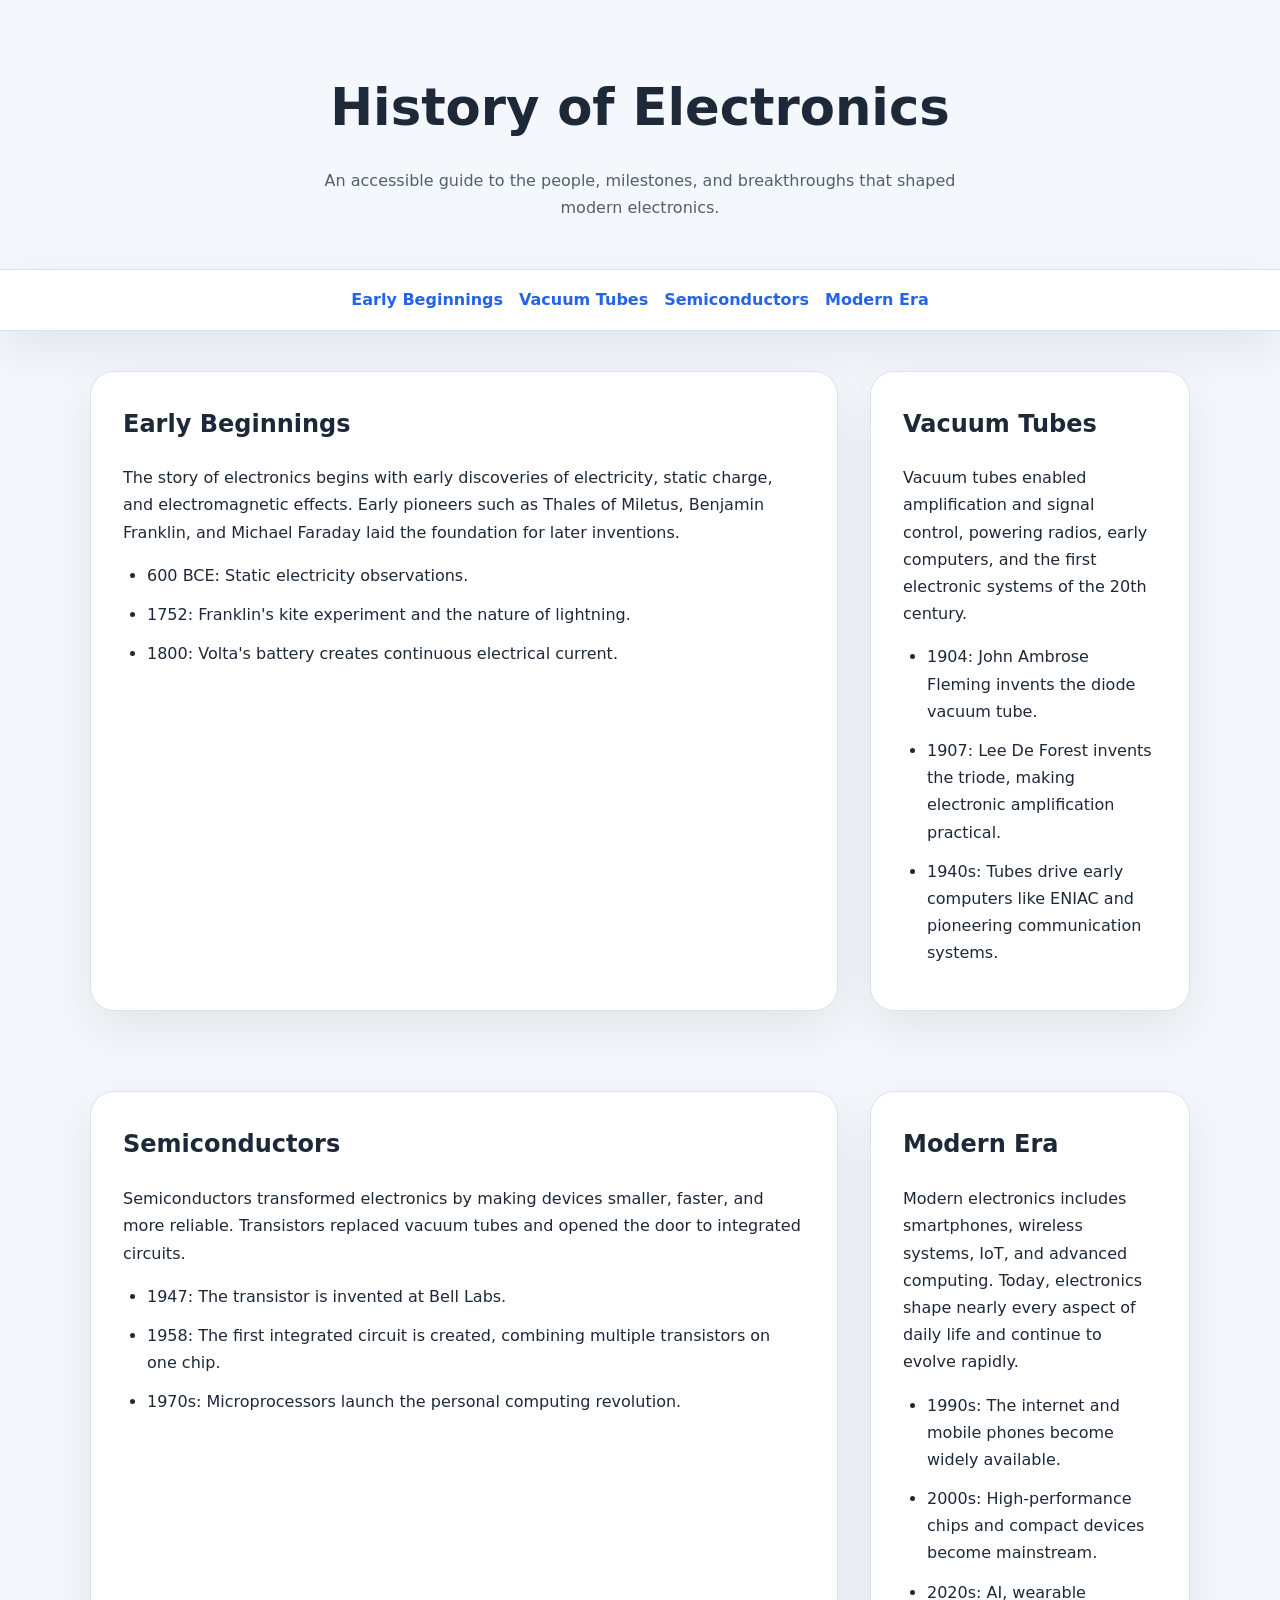
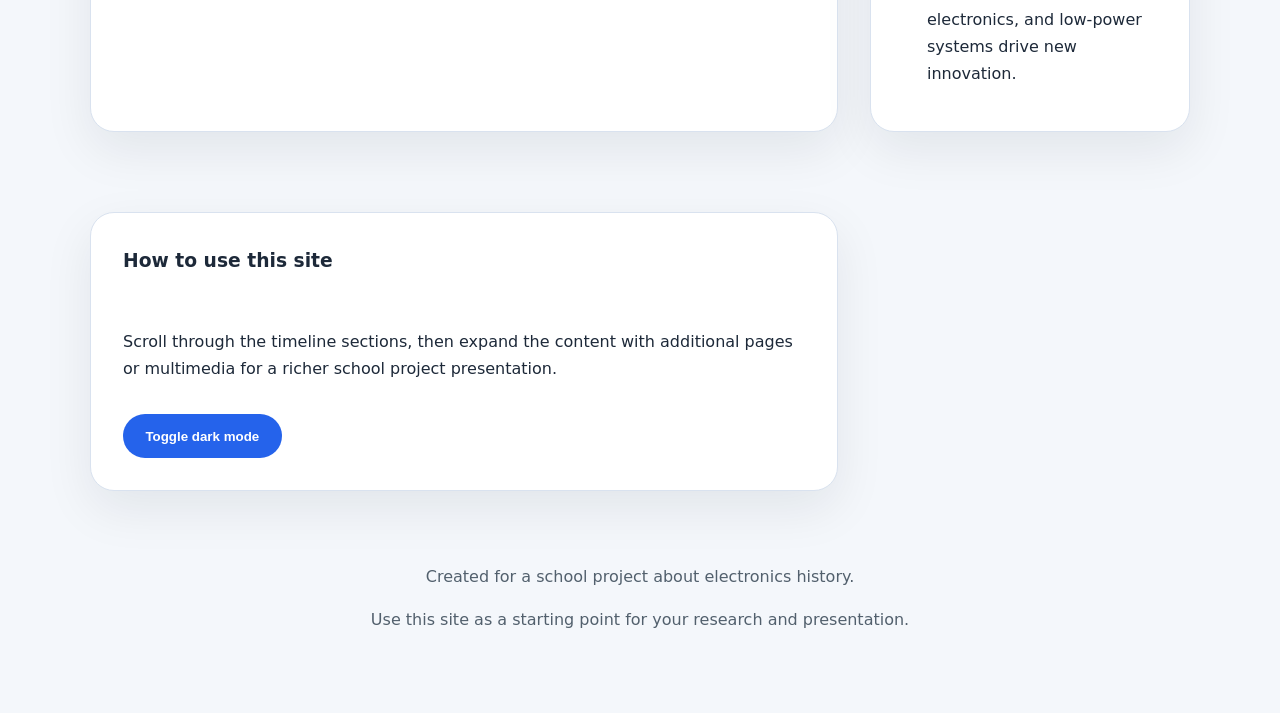
==== index.html @ 5356d18e "added a new index.html file, a script.js file, and a styles.css file to the project. Also made modif" ====
<!DOCTYPE html>
<html lang="en">
<head>
  <meta charset="UTF-8" />
  <meta name="viewport" content="width=device-width, initial-scale=1.0" />
  <title>History of Electronics</title>
  <link rel="stylesheet" href="styles.css" />
</head>
<body>
  <header class="site-header">
    <div class="container">
      <h1>History of Electronics</h1>
      <p>An accessible guide to the people, milestones, and breakthroughs that shaped modern electronics.</p>
    </div>
  </header>

  <nav class="site-nav">
    <div class="container">
      <a href="#ancient">Early Beginnings</a>
      <a href="#vacuum-tubes">Vacuum Tubes</a>
      <a href="#semiconductors">Semiconductors</a>
      <a href="#modern">Modern Era</a>
    </div>
  </nav>

  <main class="container">
    <section id="ancient" class="section-card">
      <h2>Early Beginnings</h2>
      <p>The story of electronics begins with early discoveries of electricity, static charge, and electromagnetic effects. Early pioneers such as Thales of Miletus, Benjamin Franklin, and Michael Faraday laid the foundation for later inventions.</p>
      <ul>
        <li>600 BCE: Static electricity observations.</li>
        <li>1752: Franklin's kite experiment and the nature of lightning.</li>
        <li>1800: Volta's battery creates continuous electrical current.</li>
      </ul>
    </section>

    <section id="vacuum-tubes" class="section-card">
      <h2>Vacuum Tubes</h2>
      <p>Vacuum tubes enabled amplification and signal control, powering radios, early computers, and the first electronic systems of the 20th century.</p>
      <ul>
        <li>1904: John Ambrose Fleming invents the diode vacuum tube.</li>
        <li>1907: Lee De Forest invents the triode, making electronic amplification practical.</li>
        <li>1940s: Tubes drive early computers like ENIAC and pioneering communication systems.</li>
      </ul>
    </section>

    <section id="semiconductors" class="section-card">
      <h2>Semiconductors</h2>
      <p>Semiconductors transformed electronics by making devices smaller, faster, and more reliable. Transistors replaced vacuum tubes and opened the door to integrated circuits.</p>
      <ul>
        <li>1947: The transistor is invented at Bell Labs.</li>
        <li>1958: The first integrated circuit is created, combining multiple transistors on one chip.</li>
        <li>1970s: Microprocessors launch the personal computing revolution.</li>
      </ul>
    </section>

    <section id="modern" class="section-card">
      <h2>Modern Era</h2>
      <p>Modern electronics includes smartphones, wireless systems, IoT, and advanced computing. Today, electronics shape nearly every aspect of daily life and continue to evolve rapidly.</p>
      <ul>
        <li>1990s: The internet and mobile phones become widely available.</li>
        <li>2000s: High-performance chips and compact devices become mainstream.</li>
        <li>2020s: AI, wearable electronics, and low-power systems drive new innovation.</li>
      </ul>
    </section>

    <aside class="info-block">
      <h3>How to use this site</h3>
      <p>Scroll through the timeline sections, then expand the content with additional pages or multimedia for a richer school project presentation.</p>
      <button id="themeToggle">Toggle dark mode</button>
    </aside>
  </main>

  <footer class="site-footer">
    <div class="container">
      <p>Created for a school project about electronics history.</p>
      <p>Use this site as a starting point for your research and presentation.</p>
    </div>
  </footer>

  <script src="script.js"></script>
</body>
</html>
---- styles.css ----
:root {
  --bg: #f4f7fb;
  --card: #ffffff;
  --text: #1d2939;
  --muted: #52606d;
  --accent: #2563eb;
  --border: #d9e2ef;
  --shadow: 0 18px 50px rgba(15, 23, 42, 0.08);
}

[data-theme="dark"] {
  --bg: #0f172a;
  --card: #111827;
  --text: #e2e8f0;
  --muted: #94a3b8;
  --accent: #60a5fa;
  --border: #1e293b;
  --shadow: 0 18px 50px rgba(15, 23, 42, 0.4);
}

* {
  box-sizing: border-box;
}

html {
  scroll-behavior: smooth;
}

body {
  margin: 0;
  font-family: Inter, system-ui, -apple-system, BlinkMacSystemFont, "Segoe UI", sans-serif;
  background: var(--bg);
  color: var(--text);
  line-height: 1.7;
}

.container {
  width: min(1100px, calc(100% - 2rem));
  margin: 0 auto;
}

.site-header {
  padding: 4rem 0 2rem;
  text-align: center;
}

.site-header h1 {
  margin: 0;
  font-size: clamp(2.5rem, 4vw, 4rem);
}

.site-header p {
  max-width: 680px;
  margin: 1rem auto 0;
  color: var(--muted);
}

.site-nav {
  background: var(--card);
  border-top: 1px solid var(--border);
  border-bottom: 1px solid var(--border);
  box-shadow: var(--shadow);
}

.site-nav .container {
  display: flex;
  flex-wrap: wrap;
  gap: 1rem;
  padding: 1rem 0;
  justify-content: center;
}

.site-nav a {
  color: var(--accent);
  text-decoration: none;
  font-weight: 600;
}

.section-card,
.info-block {
  background: var(--card);
  border: 1px solid var(--border);
  border-radius: 24px;
  box-shadow: var(--shadow);
  padding: 2rem;
  margin: 1.5rem 0;
}

.section-card h2,
.info-block h3 {
  margin-top: 0;
}

.section-card ul {
  margin: 1rem 0 0;
  padding-left: 1.5rem;
}

.section-card li {
  margin: 0.75rem 0;
}

.info-block {
  display: grid;
  gap: 1rem;
}

.info-block button {
  width: fit-content;
  border: none;
  background: var(--accent);
  color: white;
  padding: 0.9rem 1.4rem;
  border-radius: 999px;
  cursor: pointer;
  font-weight: 600;
}

.site-footer {
  padding: 2rem 0 3rem;
  text-align: center;
  color: var(--muted);
}

@media (min-width: 900px) {
  main {
    display: grid;
    grid-template-columns: minmax(0, 2fr) 320px;
    gap: 2rem;
  }

  .site-header,
  .site-footer,
  .site-nav {
    margin-bottom: 1rem;
  }
}

@media (max-width: 720px) {
  .site-nav .container {
    flex-direction: column;
    align-items: center;
  }
}
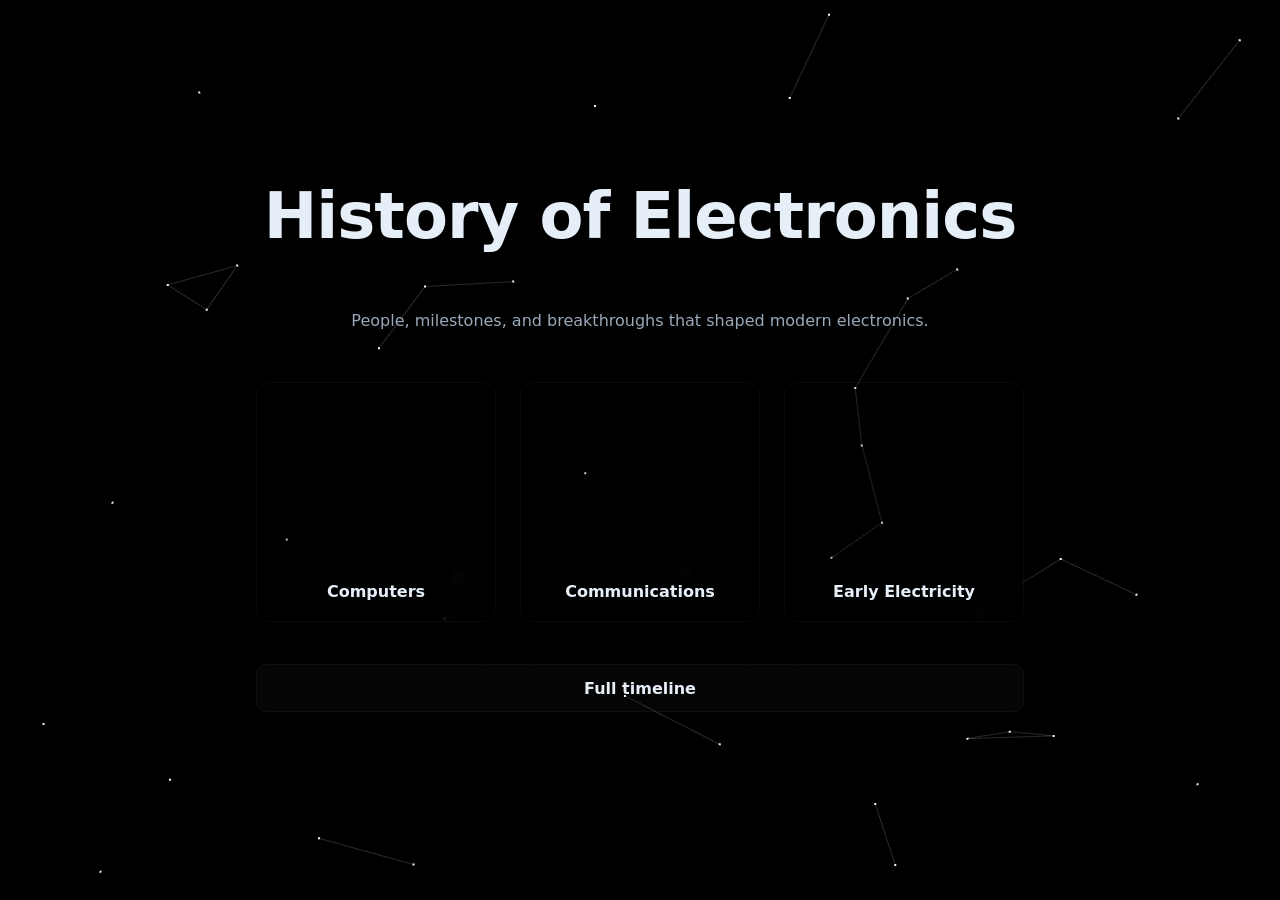
==== commit 71d3da49: "added pages for all the other parts, refined homepage." ====
--- a/index.html
+++ b/index.html
@@ -7,77 +7,41 @@
   <link rel="stylesheet" href="styles.css" />
 </head>
 <body>
-  <header class="site-header">
-    <div class="container">
+  <canvas id="space"></canvas>
+
+  <header class="hero">
+    <div class="hero-inner">
       <h1>History of Electronics</h1>
-      <p>An accessible guide to the people, milestones, and breakthroughs that shaped modern electronics.</p>
+      <p class="subtitle">People, milestones, and breakthroughs that shaped modern electronics.</p>
+
+      <section class="category-grid" aria-label="Main categories">
+        <div class="card squircle" data-target="computers.html" style="--img:url('https://source.unsplash.com/collection/190727/800x800')">
+          <div class="card-img"></div>
+          <div class="card-label">Computers</div>
+        </div>
+
+        <div class="card squircle" data-target="communications.html" style="--img:url('https://source.unsplash.com/collection/888146/800x800')">
+          <div class="card-img"></div>
+          <div class="card-label">Communications</div>
+        </div>
+
+        <div class="card squircle" data-target="early-electricity.html" style="--img:url('https://source.unsplash.com/collection/1163637/800x800')">
+          <div class="card-img"></div>
+          <div class="card-label">Early Electricity</div>
+        </div>
+      </section>
+
+      <div class="full-timeline-wrap">
+        <a class="full-timeline" href="timeline.html">Full timeline</a>
+      </div>
+
     </div>
   </header>
-
-  <nav class="site-nav">
-    <div class="container">
-      <a href="#ancient">Early Beginnings</a>
-      <a href="#vacuum-tubes">Vacuum Tubes</a>
-      <a href="#semiconductors">Semiconductors</a>
-      <a href="#modern">Modern Era</a>
-    </div>
-  </nav>
-
-  <main class="container">
-    <section id="ancient" class="section-card">
-      <h2>Early Beginnings</h2>
-      <p>The story of electronics begins with early discoveries of electricity, static charge, and electromagnetic effects. Early pioneers such as Thales of Miletus, Benjamin Franklin, and Michael Faraday laid the foundation for later inventions.</p>
-      <ul>
-        <li>600 BCE: Static electricity observations.</li>
-        <li>1752: Franklin's kite experiment and the nature of lightning.</li>
-        <li>1800: Volta's battery creates continuous electrical current.</li>
-      </ul>
-    </section>
-
-    <section id="vacuum-tubes" class="section-card">
-      <h2>Vacuum Tubes</h2>
-      <p>Vacuum tubes enabled amplification and signal control, powering radios, early computers, and the first electronic systems of the 20th century.</p>
-      <ul>
-        <li>1904: John Ambrose Fleming invents the diode vacuum tube.</li>
-        <li>1907: Lee De Forest invents the triode, making electronic amplification practical.</li>
-        <li>1940s: Tubes drive early computers like ENIAC and pioneering communication systems.</li>
-      </ul>
-    </section>
-
-    <section id="semiconductors" class="section-card">
-      <h2>Semiconductors</h2>
-      <p>Semiconductors transformed electronics by making devices smaller, faster, and more reliable. Transistors replaced vacuum tubes and opened the door to integrated circuits.</p>
-      <ul>
-        <li>1947: The transistor is invented at Bell Labs.</li>
-        <li>1958: The first integrated circuit is created, combining multiple transistors on one chip.</li>
-        <li>1970s: Microprocessors launch the personal computing revolution.</li>
-      </ul>
-    </section>
-
-    <section id="modern" class="section-card">
-      <h2>Modern Era</h2>
-      <p>Modern electronics includes smartphones, wireless systems, IoT, and advanced computing. Today, electronics shape nearly every aspect of daily life and continue to evolve rapidly.</p>
-      <ul>
-        <li>1990s: The internet and mobile phones become widely available.</li>
-        <li>2000s: High-performance chips and compact devices become mainstream.</li>
-        <li>2020s: AI, wearable electronics, and low-power systems drive new innovation.</li>
-      </ul>
-    </section>
-
-    <aside class="info-block">
-      <h3>How to use this site</h3>
-      <p>Scroll through the timeline sections, then expand the content with additional pages or multimedia for a richer school project presentation.</p>
-      <button id="themeToggle">Toggle dark mode</button>
-    </aside>
-  </main>
-
-  <footer class="site-footer">
-    <div class="container">
-      <p>Created for a school project about electronics history.</p>
-      <p>Use this site as a starting point for your research and presentation.</p>
-    </div>
-  </footer>
 
   <script src="script.js"></script>
 </body>
 </html>
+
+  <script src="script.js"></script>
+</body>
+</html>
--- a/styles.css
+++ b/styles.css
@@ -1,22 +1,14 @@
 :root {
-  --bg: #f4f7fb;
-  --card: #ffffff;
-  --text: #1d2939;
-  --muted: #52606d;
-  --accent: #2563eb;
-  --border: #d9e2ef;
-  --shadow: 0 18px 50px rgba(15, 23, 42, 0.08);
-}
-
-[data-theme="dark"] {
-  --bg: #0f172a;
-  --card: #111827;
-  --text: #e2e8f0;
-  --muted: #94a3b8;
-  --accent: #60a5fa;
-  --border: #1e293b;
-  --shadow: 0 18px 50px rgba(15, 23, 42, 0.4);
-}
+  --bg: #000000;
+  --card: #0b0b0b;
+  --text: #e6eef8;
+  --muted: #9aa9b8;
+  --accent: #ffffff;
+  --border: rgba(255,255,255,0.04);
+  --shadow: 0 18px 50px rgba(0,0,0,0.6);
+}
+
+/* single spacey theme only - no alternate theme needed */
 
 * {
   box-sizing: border-box;
@@ -32,6 +24,136 @@
   background: var(--bg);
   color: var(--text);
   line-height: 1.7;
+}
+
+/* full-screen canvas background */
+#space {
+  position: fixed;
+  inset: 0;
+  width: 100%;
+  height: 100%;
+  z-index: 0;
+  display: block;
+}
+
+/* Hero */
+
+.hero {
+  position: relative;
+  min-height: 100vh;
+  display: flex;
+  align-items: center;
+  justify-content: center;
+  text-align: center;
+  z-index: 1;
+  color: var(--text);
+}
+.hero-inner {
+  display: flex;
+  flex-direction: column;
+  align-items: center;
+  gap: 2rem;
+  padding: 3rem 1rem;
+}
+.hero-inner h1 {
+  margin: 0;
+  font-size: clamp(2.2rem, 6vw, 4rem);
+  letter-spacing: -1px;
+}
+.subtitle {
+  color: var(--muted);
+  margin-top: 0.25rem;
+}
+
+.category-grid {
+  display: flex;
+  gap: 1.5rem;
+  align-items: center;
+  justify-content: center;
+  width: calc(3 * 240px + 2 * 1.5rem);
+}
+
+.card {
+  position: relative;
+  width: 240px;
+  height: 240px;
+  cursor: pointer;
+  transform-style: preserve-3d;
+  transition: transform 300ms ease, box-shadow 300ms ease;
+  perspective: 1000px;
+}
+
+.squircle {
+  border-radius: 14px;
+  overflow: hidden;
+  box-shadow: 0 8px 30px rgba(0,0,0,0.6);
+  background: linear-gradient(180deg, rgba(0,0,0,0.12), rgba(0,0,0,0.25));
+  border: 1px solid var(--border);
+}
+
+.card-img {
+  position: absolute;
+  inset: 0;
+  background-image: var(--img);
+  background-size: cover;
+  background-position: center;
+  filter: saturate(0.95) contrast(0.95);
+  transition: opacity 450ms ease, transform 450ms ease;
+  transform-origin: center center;
+}
+
+.card-label {
+  position: absolute;
+  left: 0;
+  right: 0;
+  bottom: 0;
+  padding: 1rem 1.25rem;
+  color: var(--text);
+  backdrop-filter: blur(6px) saturate(1.2);
+  background: linear-gradient(180deg, rgba(0,0,0,0), rgba(0,0,0,0.45));
+  font-weight: 700;
+  z-index: 2;
+}
+
+.card.is-hover {
+  box-shadow: 0 24px 80px rgba(0,0,0,0.7);
+}
+
+.card.expand {
+  position: fixed !important;
+  top: 0 !important;
+  left: 0 !important;
+  width: 100vw !important;
+  height: 100vh !important;
+  margin: 0 !important;
+  border-radius: 0 !important;
+  z-index: 9999 !important;
+  transition: transform 600ms cubic-bezier(.2,.9,.25,1), width 600ms, height 600ms, left 600ms, top 600ms;
+}
+
+.card.expand .card-img {
+  opacity: 0; /* fade to black */
+}
+
+.full-timeline-wrap {
+  display: flex;
+  align-items: center;
+  justify-content: center;
+  padding: 0.6rem 0 1.6rem;
+}
+
+.full-timeline {
+  display: inline-block;
+  height: 48px;
+  line-height: 48px;
+  width: calc(3 * 240px + 2 * 1.5rem);
+  background: rgba(255,255,255,0.02);
+  color: var(--text);
+  border: 1px solid var(--border);
+  border-radius: 10px;
+  text-decoration: none;
+  font-weight: 700;
+  text-align: center;
 }
 
 .container {
@@ -76,8 +198,7 @@
   font-weight: 600;
 }
 
-.section-card,
-.info-block {
+.section-card {
   background: var(--card);
   border: 1px solid var(--border);
   border-radius: 24px;
@@ -86,8 +207,7 @@
   margin: 1.5rem 0;
 }
 
-.section-card h2,
-.info-block h3 {
+.section-card h2 {
   margin-top: 0;
 }
 
@@ -100,40 +220,9 @@
   margin: 0.75rem 0;
 }
 
-.info-block {
-  display: grid;
-  gap: 1rem;
-}
-
-.info-block button {
-  width: fit-content;
-  border: none;
-  background: var(--accent);
-  color: white;
-  padding: 0.9rem 1.4rem;
-  border-radius: 999px;
-  cursor: pointer;
-  font-weight: 600;
-}
-
-.site-footer {
-  padding: 2rem 0 3rem;
-  text-align: center;
-  color: var(--muted);
-}
-
-@media (min-width: 900px) {
-  main {
-    display: grid;
-    grid-template-columns: minmax(0, 2fr) 320px;
-    gap: 2rem;
-  }
-
-  .site-header,
-  .site-footer,
-  .site-nav {
-    margin-bottom: 1rem;
-  }
+@media (max-width: 880px) {
+  .category-grid { flex-direction: column; width: auto; }
+  .full-timeline { width: 240px; }
 }
 
 @media (max-width: 720px) {
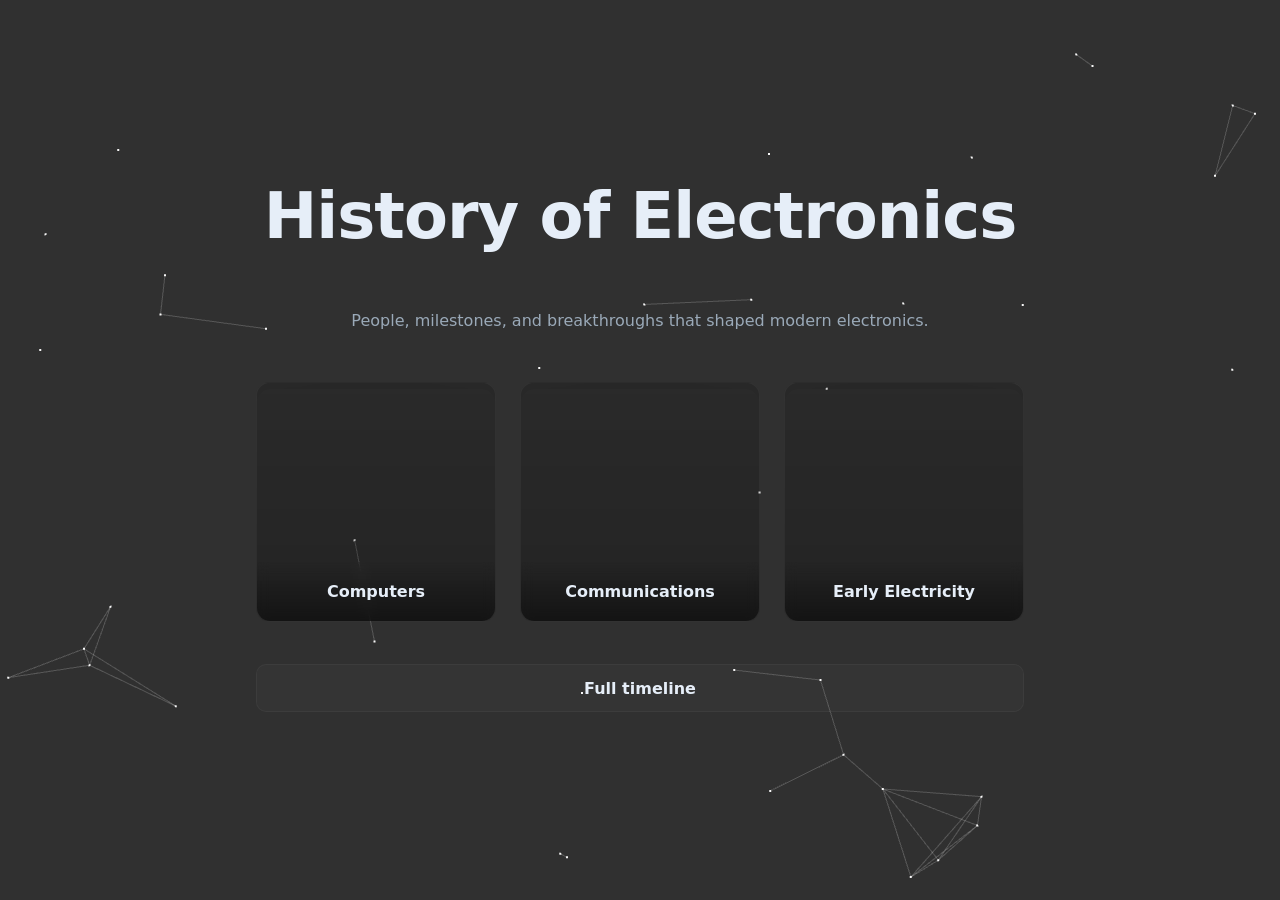
==== commit 9fab620e: "made some minor edits to the cards on the main page and the overall styling of the website, animatio" ====
--- a/index.html
+++ b/index.html
@@ -15,17 +15,17 @@
       <p class="subtitle">People, milestones, and breakthroughs that shaped modern electronics.</p>
 
       <section class="category-grid" aria-label="Main categories">
-        <div class="card squircle" data-target="computers.html" style="--img:url('https://source.unsplash.com/collection/190727/800x800')">
+        <div class="card squircle" data-target="computers.html" data-bg="https://source.unsplash.com/collection/190727/1600x1200" style="--img:url('https://source.unsplash.com/collection/190727/800x800')">
           <div class="card-img"></div>
           <div class="card-label">Computers</div>
         </div>
 
-        <div class="card squircle" data-target="communications.html" style="--img:url('https://source.unsplash.com/collection/888146/800x800')">
+        <div class="card squircle" data-target="communications.html" data-bg="https://source.unsplash.com/collection/888146/1600x1200" style="--img:url('https://source.unsplash.com/collection/888146/800x800')">
           <div class="card-img"></div>
           <div class="card-label">Communications</div>
         </div>
 
-        <div class="card squircle" data-target="early-electricity.html" style="--img:url('https://source.unsplash.com/collection/1163637/800x800')">
+        <div class="card squircle" data-target="early-electricity.html" data-bg="https://source.unsplash.com/collection/1163637/1600x1200" style="--img:url('https://source.unsplash.com/collection/1163637/800x800')">
           <div class="card-img"></div>
           <div class="card-label">Early Electricity</div>
         </div>
--- a/styles.css
+++ b/styles.css
@@ -1,5 +1,5 @@
 :root {
-  --bg: #000000;
+  --bg: #303030;
   --card: #0b0b0b;
   --text: #e6eef8;
   --muted: #9aa9b8;
@@ -81,12 +81,29 @@
   transform-style: preserve-3d;
   transition: transform 300ms ease, box-shadow 300ms ease;
   perspective: 1000px;
+  overflow: visible;
+}
+
+.card::before {
+  content: '';
+  position: absolute;
+  inset: 0;
+  border-radius: inherit;
+  box-shadow: 0 32px 90px rgba(0,0,0,0.55);
+  opacity: 0.55;
+  transform: translateY(6px) scale(1);
+  transition: transform 300ms ease, opacity 300ms ease;
+  pointer-events: none;
+}
+
+.card.is-hover::before {
+  transform: translateY(10px) scale(1.02);
+  opacity: 0.8;
 }
 
 .squircle {
   border-radius: 14px;
   overflow: hidden;
-  box-shadow: 0 8px 30px rgba(0,0,0,0.6);
   background: linear-gradient(180deg, rgba(0,0,0,0.12), rgba(0,0,0,0.25));
   border: 1px solid var(--border);
 }
@@ -132,7 +149,97 @@
 }
 
 .card.expand .card-img {
-  opacity: 0; /* fade to black */
+  opacity: 1;
+  transform: scale(1.08);
+}
+
+.hero-page {
+  position: relative;
+  min-height: 75vh;
+  display: flex;
+  align-items: center;
+  justify-content: center;
+  text-align: center;
+  padding: 5rem 1.5rem 5.5rem;
+  color: var(--text);
+  overflow: hidden;
+}
+
+.hero-page::before {
+  content: '';
+  position: absolute;
+  inset: 0;
+  background-image: var(--hero-image);
+  background-size: cover;
+  background-position: center;
+  background-repeat: no-repeat;
+  filter: saturate(1.05) contrast(1.05);
+  opacity: 1;
+  transition: opacity 320ms ease;
+  z-index: 0;
+}
+
+.hero-page::after {
+  content: '';
+  position: absolute;
+  inset: 0;
+  background: linear-gradient(180deg, rgba(0,0,0,0.5), rgba(0,0,0,0.1) 38%, rgba(0,0,0,0.6));
+  z-index: 1;
+}
+
+.hero-page.scrolled::before {
+  opacity: 0.08;
+}
+
+.hero-page .hero-content {
+  position: relative;
+  z-index: 2;
+  max-width: 900px;
+}
+
+.hero-page h1 {
+  margin: 0;
+  font-size: clamp(3rem, 7vw, 5rem);
+  letter-spacing: -1px;
+}
+
+.hero-page .hero-subtitle {
+  margin: 1.1rem auto 0;
+  max-width: 780px;
+  color: rgba(230,238,248,0.82);
+  font-size: 1.05rem;
+  line-height: 1.7;
+}
+
+.scroll-hint {
+  position: absolute;
+  left: 50%;
+  bottom: 2rem;
+  width: 22px;
+  height: 22px;
+  border-left: 2px solid rgba(255,255,255,0.85);
+  border-bottom: 2px solid rgba(255,255,255,0.85);
+  transform: translateX(-50%) rotate(-45deg);
+  animation: bounceArrow 1.5s ease-in-out infinite;
+  z-index: 2;
+}
+
+@keyframes bounceArrow {
+  0%, 100% { transform: translateX(-50%) rotate(-45deg) translateY(0); }
+  50% { transform: translateX(-50%) rotate(-45deg) translateY(-10px); }
+}
+
+.page-content {
+  position: relative;
+  z-index: 2;
+  width: min(1100px, calc(100% - 2rem));
+  margin: 0 auto;
+  padding: 3rem 0 5rem;
+}
+
+.page-content p a {
+  color: var(--accent);
+  text-decoration: underline;
 }
 
 .full-timeline-wrap {
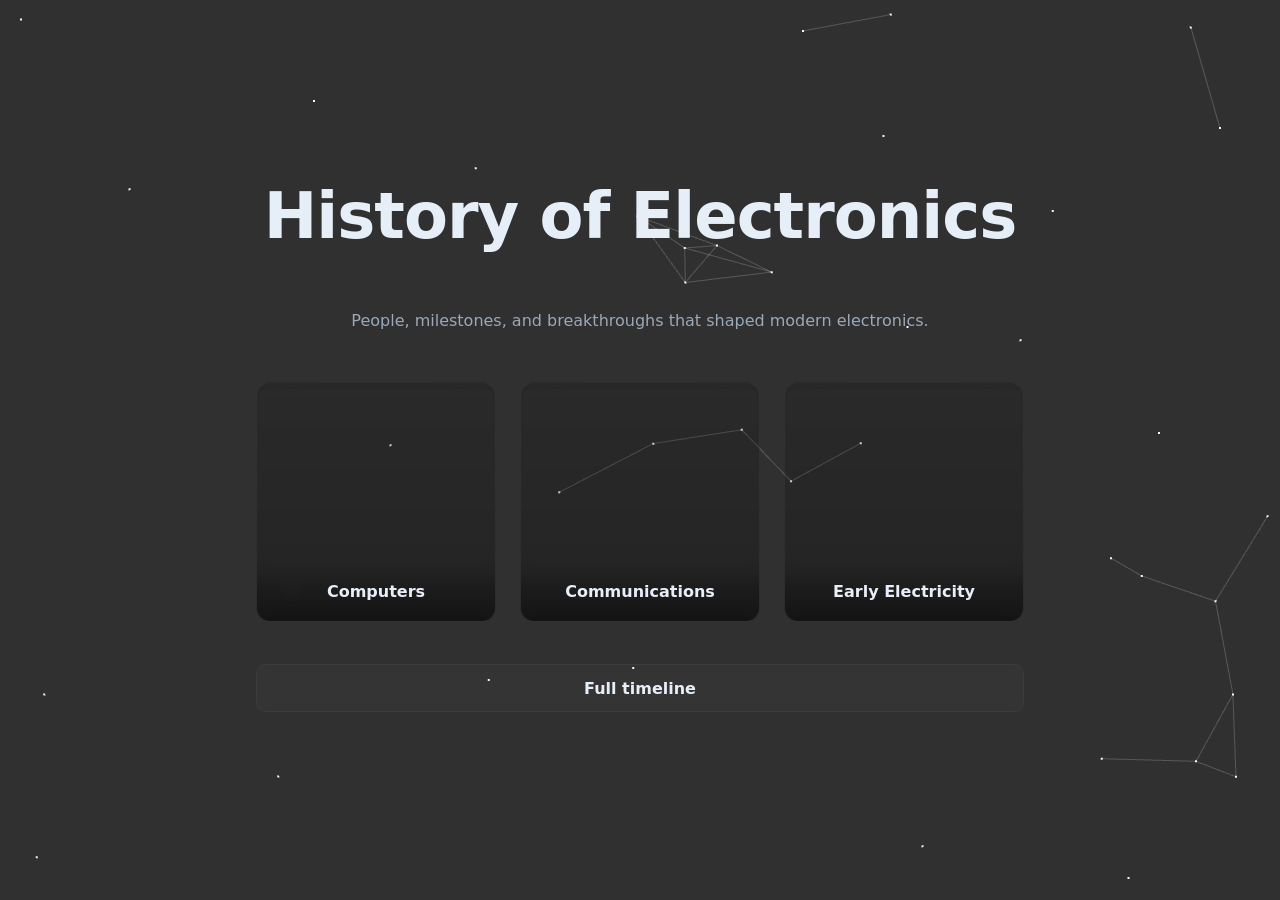
==== commit cf18b0ed: "created timeline feature and added placeholders to each of the pages" ====
--- a/index.html
+++ b/index.html
@@ -25,7 +25,7 @@
           <div class="card-label">Communications</div>
         </div>
 
-        <div class="card squircle" data-target="early-electricity.html" data-bg="https://source.unsplash.com/collection/1163637/1600x1200" style="--img:url('https://source.unsplash.com/collection/1163637/800x800')">
+        <div class="card squircle" data-target="early-electricity.html" data-bg="https://upload.wikimedia.org/wikipedia/commons/3/3a/Volta_batteries.jpg" style="--img:url('https://upload.wikimedia.org/wikipedia/commons/3/3a/Volta_batteries.jpg')">
           <div class="card-img"></div>
           <div class="card-label">Early Electricity</div>
         </div>
@@ -41,7 +41,3 @@
   <script src="script.js"></script>
 </body>
 </html>
-
-  <script src="script.js"></script>
-</body>
-</html>
--- a/styles.css
+++ b/styles.css
@@ -7,8 +7,6 @@
   --border: rgba(255,255,255,0.04);
   --shadow: 0 18px 50px rgba(0,0,0,0.6);
 }
-
-/* single spacey theme only - no alternate theme needed */
 
 * {
   box-sizing: border-box;
@@ -261,6 +259,16 @@
   text-decoration: none;
   font-weight: 700;
   text-align: center;
+  transition: all 300ms ease;
+  cursor: pointer;
+}
+
+/* Full Timeline button hover effect - unique glow/highlight */
+.full-timeline:hover {
+  background: rgba(255,255,255,0.06);
+  border-color: rgba(255,255,255,0.15);
+  box-shadow: 0 0 20px rgba(255,255,255,0.1), inset 0 0 20px rgba(255,255,255,0.05);
+  transform: translateY(-2px);
 }
 
 .container {
@@ -327,9 +335,442 @@
   margin: 0.75rem 0;
 }
 
+/* ============================================================================
+ * TIMELINE COMPONENT STYLING
+ * ============================================================================
+ * Customizable parameters for timeline appearance and behavior.
+ * Modify these values to adjust timeline look and feel.
+ */
+
+/* CUSTOMIZABLE: Timeline layout dimensions and spacing */
+:root {
+  /* Distance between timeline points (in pixels) */
+  --timeline-point-spacing: 280px;
+  
+  /* Horizontal timeline thickness/height on PC view */
+  --timeline-thickness-pc: 3px;
+  
+  /* Vertical timeline thickness/width on mobile view */
+  --timeline-thickness-mobile: 3px;
+  
+  /* Main timeline dot sizes */
+  --timeline-dot-size: 12px;
+  --timeline-edge-dot-size: 18px;
+  
+  /* Point sizing when focused vs minimized */
+  --timeline-point-focused-size: 18px;
+  --timeline-point-minimized-size: 8px;
+  
+  /* Image blur amount on mobile view (in px) */
+  --timeline-mobile-image-blur: 8px;
+  
+  /* Image darkening on mobile view (0-1) */
+  --timeline-mobile-image-darkness: 0.5;
+  
+  /* Spacing from top/bottom on PC for timeline centering */
+  --timeline-pc-vertical-spacing: 2rem;
+  
+  /* Maximum width for info section on PC view */
+  --timeline-info-max-width: 600px;
+  
+  /* Fade effect width at timeline edges */
+  --timeline-edge-fade-width: 80px;
+  
+  /* Transition duration for point focus/blur */
+  --timeline-transition-duration: 400ms;
+  
+  /* Gap between timeline and info on mobile */
+  --timeline-mobile-info-gap: 2rem;
+}
+
+/* Container that holds the entire timeline */
+.timeline-container {
+  position: relative;
+  width: 100%;
+  background: transparent;
+}
+
+/* Main timeline wrapper - horizontal on PC, vertical on mobile */
+.timeline-track {
+  position: relative;
+  display: flex;
+  align-items: center;
+  justify-content: flex-start;
+  height: auto;
+  background: white;
+  border-radius: 0;
+  margin: 0;
+}
+
+/* PC view: horizontal timeline */
+@media (min-width: 768px) {
+  .timeline-container {
+    display: flex;
+    flex-direction: column;
+    justify-content: center;
+    min-height: 100vh;
+    padding: var(--timeline-pc-vertical-spacing) 0;
+  }
+
+  .timeline-container.scrolling-timeline {
+    overflow-y: hidden;
+  }
+
+  .timeline-track {
+    width: 100%;
+    height: var(--timeline-thickness-pc);
+    flex-direction: row;
+    justify-content: flex-start;
+    transition: transform 0ms linear;
+    will-change: transform;
+  }
+
+  /* Horizontal timeline wrapper with fade effect */
+  .timeline-track::before,
+  .timeline-track::after {
+    content: '';
+    position: absolute;
+    top: 0;
+    bottom: 0;
+    width: var(--timeline-edge-fade-width);
+    pointer-events: none;
+    z-index: 10;
+  }
+
+  .timeline-track::before {
+    left: 0;
+    background: linear-gradient(90deg, rgba(48,48,48,1), rgba(48,48,48,0));
+  }
+
+  .timeline-track::after {
+    right: 0;
+    background: linear-gradient(90deg, rgba(48,48,48,0), rgba(48,48,48,1));
+  }
+
+  /* Hide fade at edges when not needed */
+  .timeline-track.left-edge-visible::before,
+  .timeline-track.right-edge-visible::after {
+    display: none;
+  }
+}
+
+/* Mobile view: vertical timeline */
+@media (max-width: 767px) {
+  .timeline-container {
+    display: grid;
+    grid-template-columns: auto 1fr;
+    gap: var(--timeline-mobile-info-gap);
+    padding: 2rem 1rem;
+    min-height: auto;
+  }
+
+  .timeline-track {
+    width: var(--timeline-thickness-mobile);
+    height: 100%;
+    flex-direction: column;
+    justify-content: flex-start;
+    background: white;
+    align-self: start;
+    margin-top: 0;
+  }
+
+  .timeline-track::before,
+  .timeline-track::after {
+    display: none;
+  }
+}
+
+/* Timeline points (the dots representing each event/time) */
+.timeline-point {
+  position: absolute;
+  width: var(--timeline-point-minimized-size);
+  height: var(--timeline-point-minimized-size);
+  background: white;
+  border: 2px solid white;
+  border-radius: 50%;
+  cursor: pointer;
+  transition: all var(--timeline-transition-duration) ease;
+  flex-shrink: 0;
+  z-index: 5;
+}
+
+/* PC view: points positioned along horizontal timeline */
+@media (min-width: 768px) {
+  .timeline-point {
+    top: 50%;
+    transform: translateY(-50%);
+    left: 0;
+  }
+
+  .timeline-point.focused {
+    width: var(--timeline-point-focused-size);
+    height: var(--timeline-point-focused-size);
+    box-shadow: 0 0 0 4px rgba(255,255,255,0.3);
+  }
+
+  .timeline-point.minimized {
+    width: var(--timeline-point-minimized-size);
+    height: var(--timeline-point-minimized-size);
+    opacity: 0.7;
+  }
+
+  .timeline-point.minimized:hover {
+    opacity: 1;
+  }
+}
+
+/* Mobile view: points positioned along vertical timeline */
+@media (max-width: 767px) {
+  .timeline-point {
+    left: 50%;
+    top: 0;
+    transform: translateX(-50%);
+  }
+
+  .timeline-point.focused {
+    width: var(--timeline-point-focused-size);
+    height: var(--timeline-point-focused-size);
+    box-shadow: 0 0 0 4px rgba(255,255,255,0.3);
+    left: 50%;
+    transform: translateX(-50%);
+  }
+
+  .timeline-point.minimized {
+    width: var(--timeline-point-minimized-size);
+    height: var(--timeline-point-minimized-size);
+    opacity: 0.7;
+  }
+}
+
+/* Edge points (the large dots at the beginning and end of timeline) */
+.timeline-edge-point {
+  position: absolute;
+  width: var(--timeline-edge-dot-size);
+  height: var(--timeline-edge-dot-size);
+  background: white;
+  border: 2px solid white;
+  border-radius: 50%;
+  flex-shrink: 0;
+  pointer-events: none;
+  z-index: 4;
+}
+
+@media (min-width: 768px) {
+  .timeline-edge-point {
+    top: 50%;
+    transform: translateY(-50%);
+  }
+
+  .timeline-edge-point.start {
+    left: 0;
+  }
+
+  .timeline-edge-point.end {
+    right: 0;
+  }
+}
+
+@media (max-width: 767px) {
+  .timeline-edge-point {
+    left: 50%;
+    transform: translateX(-50%);
+  }
+
+  .timeline-edge-point.start {
+    top: 0;
+  }
+
+  .timeline-edge-point.end {
+    bottom: 0;
+  }
+}
+
+/* Timeline info section - displays data for focused point */
+.timeline-info {
+  position: relative;
+  z-index: 2;
+  opacity: 1;
+  transition: opacity var(--timeline-transition-duration) ease;
+}
+
+@media (min-width: 768px) {
+  .timeline-info {
+    margin-top: 3rem;
+    display: flex;
+    flex-direction: column;
+    align-items: center;
+    width: 100%;
+  }
+
+  .timeline-info.hidden {
+    opacity: 0;
+    pointer-events: none;
+  }
+
+  /* PC: above timeline - paragraph info with separator line */
+  .timeline-info-top {
+    margin-bottom: 2rem;
+    max-width: var(--timeline-info-max-width);
+    text-align: center;
+  }
+
+  .timeline-info-separator {
+    width: 2px;
+    height: 20px;
+    background: var(--text);
+    margin: 1rem 0;
+  }
+
+  /* PC: below timeline - image and title */
+  .timeline-info-bottom {
+    margin-top: 2rem;
+    display: flex;
+    flex-direction: column;
+    align-items: center;
+    max-width: var(--timeline-info-max-width);
+  }
+
+  .timeline-image {
+    width: 100%;
+    max-width: 500px;
+    height: 300px;
+    object-fit: cover;
+    border-radius: 8px;
+    margin-bottom: 1.5rem;
+    opacity: 0;
+    transition: opacity var(--timeline-transition-duration) ease;
+  }
+
+  .timeline-image.visible {
+    opacity: 1;
+  }
+
+  .timeline-title {
+    font-size: 1.8rem;
+    font-weight: 700;
+    margin: 0;
+    position: absolute;
+    top: -40px;
+    left: 50%;
+    transform: translateX(-50%);
+    opacity: 0;
+    transition: opacity var(--timeline-transition-duration) ease;
+  }
+
+  .timeline-title.visible {
+    opacity: 1;
+  }
+
+  .timeline-date {
+    font-size: 1rem;
+    color: var(--muted);
+    margin-top: 1rem;
+  }
+}
+
+/* Mobile view: info to the right of timeline */
+@media (max-width: 767px) {
+  .timeline-info {
+    grid-column: 2;
+    grid-row: 1 / span 100;
+    padding: 1rem;
+  }
+
+  .timeline-info.hidden {
+    opacity: 0;
+    pointer-events: none;
+  }
+
+  .timeline-info-top {
+    margin-bottom: 1.5rem;
+  }
+
+  .timeline-info-separator {
+    display: none;
+  }
+
+  .timeline-info-bottom {
+    display: none;
+  }
+
+  /* Mobile: background image (blurred and darkened) */
+  .timeline-mobile-bg {
+    position: fixed;
+    inset: 0;
+    z-index: -1;
+    background-size: cover;
+    background-position: center;
+    filter: blur(var(--timeline-mobile-image-blur)) brightness(calc(1 - var(--timeline-mobile-image-darkness)));
+    opacity: 0;
+    transition: opacity var(--timeline-transition-duration) ease;
+  }
+
+  .timeline-mobile-bg.visible {
+    opacity: 1;
+  }
+
+  .timeline-date {
+    font-size: 0.9rem;
+    color: var(--muted);
+    margin-top: 0.5rem;
+  }
+
+  .timeline-title {
+    display: none;
+  }
+
+  .timeline-image {
+    display: none;
+  }
+}
+
+/* Paragraph text styling */
+.timeline-paragraph {
+  font-size: 1rem;
+  line-height: 1.6;
+  color: var(--text);
+  margin: 0;
+  opacity: 0;
+  transition: opacity var(--timeline-transition-duration) ease;
+}
+
+.timeline-paragraph.visible {
+  opacity: 1;
+}
+
+/* Back button styling */
+.back-button {
+  position: fixed;
+  bottom: 2rem;
+  left: 2rem;
+  z-index: 100;
+  color: var(--accent);
+  text-decoration: underline;
+  font-weight: 600;
+  cursor: pointer;
+  transition: color 200ms ease;
+}
+
+.back-button:hover {
+  color: var(--muted);
+}
+
+@media (max-width: 640px) {
+  .back-button {
+    bottom: 1rem;
+    left: 1rem;
+    font-size: 0.9rem;
+  }
+}
+
 @media (max-width: 880px) {
-  .category-grid { flex-direction: column; width: auto; }
-  .full-timeline { width: 240px; }
+  .category-grid { 
+    flex-direction: column; 
+    width: auto; 
+  }
+  .full-timeline { 
+    width: 240px; 
+  }
 }
 
 @media (max-width: 720px) {
@@ -338,3 +779,4 @@
     align-items: center;
   }
 }
+
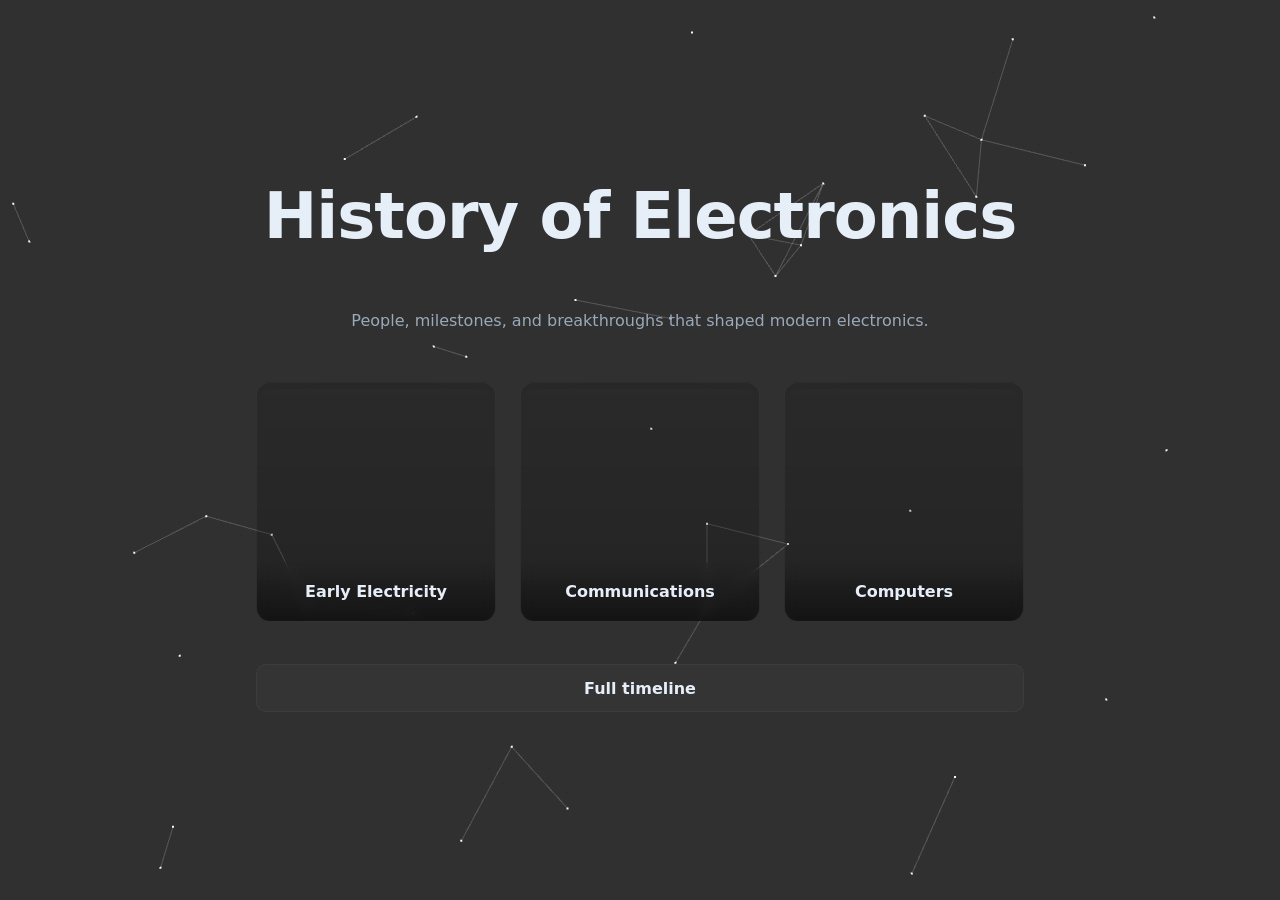
==== commit 3ec4ac2c: "new commit who dis" ====
--- a/index.html
+++ b/index.html
@@ -15,9 +15,9 @@
       <p class="subtitle">People, milestones, and breakthroughs that shaped modern electronics.</p>
 
       <section class="category-grid" aria-label="Main categories">
-        <div class="card squircle" data-target="computers.html" data-bg="https://source.unsplash.com/collection/190727/1600x1200" style="--img:url('https://source.unsplash.com/collection/190727/800x800')">
+        <div class="card squircle" data-target="early-electricity.html" data-bg="https://upload.wikimedia.org/wikipedia/commons/3/3a/Volta_batteries.jpg" style="--img:url('https://upload.wikimedia.org/wikipedia/commons/3/3a/Volta_batteries.jpg')">
           <div class="card-img"></div>
-          <div class="card-label">Computers</div>
+          <div class="card-label">Early Electricity</div>
         </div>
 
         <div class="card squircle" data-target="communications.html" data-bg="https://source.unsplash.com/collection/888146/1600x1200" style="--img:url('https://source.unsplash.com/collection/888146/800x800')">
@@ -25,9 +25,9 @@
           <div class="card-label">Communications</div>
         </div>
 
-        <div class="card squircle" data-target="early-electricity.html" data-bg="https://upload.wikimedia.org/wikipedia/commons/3/3a/Volta_batteries.jpg" style="--img:url('https://upload.wikimedia.org/wikipedia/commons/3/3a/Volta_batteries.jpg')">
+        <div class="card squircle" data-target="computers.html" data-bg="https://source.unsplash.com/collection/190727/1600x1200" style="--img:url('https://source.unsplash.com/collection/190727/800x800')">
           <div class="card-img"></div>
-          <div class="card-label">Early Electricity</div>
+          <div class="card-label">Computers</div>
         </div>
       </section>
 
--- a/styles.css
+++ b/styles.css
@@ -158,7 +158,7 @@
   align-items: center;
   justify-content: center;
   text-align: center;
-  padding: 5rem 1.5rem 5.5rem;
+  padding: 1rem 1.5rem 1rem;
   color: var(--text);
   overflow: hidden;
 }
@@ -345,7 +345,7 @@
 /* CUSTOMIZABLE: Timeline layout dimensions and spacing */
 :root {
   /* Distance between timeline points (in pixels) */
-  --timeline-point-spacing: 280px;
+  --timeline-point-spacing: 450px;
   
   /* Horizontal timeline thickness/height on PC view */
   --timeline-thickness-pc: 3px;
@@ -355,11 +355,11 @@
   
   /* Main timeline dot sizes */
   --timeline-dot-size: 12px;
-  --timeline-edge-dot-size: 18px;
+  --timeline-edge-dot-size: 30px;
   
   /* Point sizing when focused vs minimized */
-  --timeline-point-focused-size: 18px;
-  --timeline-point-minimized-size: 8px;
+  --timeline-point-focused-size: 20px;
+  --timeline-point-minimized-size: 12px;
   
   /* Image blur amount on mobile view (in px) */
   --timeline-mobile-image-blur: 8px;
@@ -368,7 +368,7 @@
   --timeline-mobile-image-darkness: 0.5;
   
   /* Spacing from top/bottom on PC for timeline centering */
-  --timeline-pc-vertical-spacing: 2rem;
+  --timeline-pc-vertical-spacing: -2rem;
   
   /* Maximum width for info section on PC view */
   --timeline-info-max-width: 600px;
@@ -388,6 +388,7 @@
   position: relative;
   width: 100%;
   background: transparent;
+  overflow: hidden;
 }
 
 /* Main timeline wrapper - horizontal on PC, vertical on mobile */
@@ -399,7 +400,27 @@
   height: auto;
   background: white;
   border-radius: 0;
-  margin: 0;
+  margin: 0 auto;
+}
+
+/* Timeline stage: sticky container on PC */
+.timeline-stage {
+  position: relative;
+}
+
+@media (min-width: 768px) {
+  .timeline-stage {
+    position: sticky;
+    top: 0;
+    width: 100%;
+    height: 100vh;
+    display: flex;
+    align-items: flex-start;
+    justify-content: center;
+    padding-top: 0vh;
+    overflow: hidden;
+    z-index: 100;
+  }
 }
 
 /* PC view: horizontal timeline */
@@ -408,16 +429,12 @@
     display: flex;
     flex-direction: column;
     justify-content: center;
-    min-height: 100vh;
+    min-height: 1vh;
     padding: var(--timeline-pc-vertical-spacing) 0;
   }
 
-  .timeline-container.scrolling-timeline {
-    overflow-y: hidden;
-  }
-
   .timeline-track {
-    width: 100%;
+    width: auto;
     height: var(--timeline-thickness-pc);
     flex-direction: row;
     justify-content: flex-start;
@@ -485,21 +502,22 @@
   position: absolute;
   width: var(--timeline-point-minimized-size);
   height: var(--timeline-point-minimized-size);
-  background: white;
-  border: 2px solid white;
+  background: var(--accent);
+  border: 2px solid var(--bg);
   border-radius: 50%;
   cursor: pointer;
   transition: all var(--timeline-transition-duration) ease;
   flex-shrink: 0;
   z-index: 5;
+  transform: translate(-50%, -50%);
 }
 
 /* PC view: points positioned along horizontal timeline */
 @media (min-width: 768px) {
   .timeline-point {
     top: 50%;
-    transform: translateY(-50%);
     left: 0;
+    transform: translate(-50%, -50%);
   }
 
   .timeline-point.focused {
@@ -547,18 +565,21 @@
   position: absolute;
   width: var(--timeline-edge-dot-size);
   height: var(--timeline-edge-dot-size);
-  background: white;
-  border: 2px solid white;
+  background: var(--accent);
+  border: 2px solid var(--bg);
   border-radius: 50%;
   flex-shrink: 0;
-  pointer-events: none;
+  pointer-events: auto;
   z-index: 4;
 }
 
+.timeline-edge-point.focused {
+  box-shadow: 0 0 0 6px rgba(255,255,255,0.3);
+}
 @media (min-width: 768px) {
   .timeline-edge-point {
     top: 50%;
-    transform: translateY(-50%);
+    transform: translate(-50%, -50%);
   }
 
   .timeline-edge-point.start {
@@ -566,14 +587,14 @@
   }
 
   .timeline-edge-point.end {
-    right: 0;
+    left: 100%;
   }
 }
 
 @media (max-width: 767px) {
   .timeline-edge-point {
     left: 50%;
-    transform: translateX(-50%);
+    transform: translate(-50%, -50%);
   }
 
   .timeline-edge-point.start {
@@ -615,18 +636,19 @@
   }
 
   .timeline-info-separator {
-    width: 2px;
-    height: 20px;
-    background: var(--text);
+    width: 100%;
+    height: 1px;
+    background: rgba(255,255,255,0.2);
     margin: 1rem 0;
   }
 
-  /* PC: below timeline - image and title */
+  /* PC: below timeline - title and image */
   .timeline-info-bottom {
     margin-top: 2rem;
     display: flex;
     flex-direction: column;
     align-items: center;
+    gap: 1rem;
     max-width: var(--timeline-info-max-width);
   }
 
@@ -636,7 +658,6 @@
     height: 300px;
     object-fit: cover;
     border-radius: 8px;
-    margin-bottom: 1.5rem;
     opacity: 0;
     transition: opacity var(--timeline-transition-duration) ease;
   }
@@ -649,10 +670,6 @@
     font-size: 1.8rem;
     font-weight: 700;
     margin: 0;
-    position: absolute;
-    top: -40px;
-    left: 50%;
-    transform: translateX(-50%);
     opacity: 0;
     transition: opacity var(--timeline-transition-duration) ease;
   }
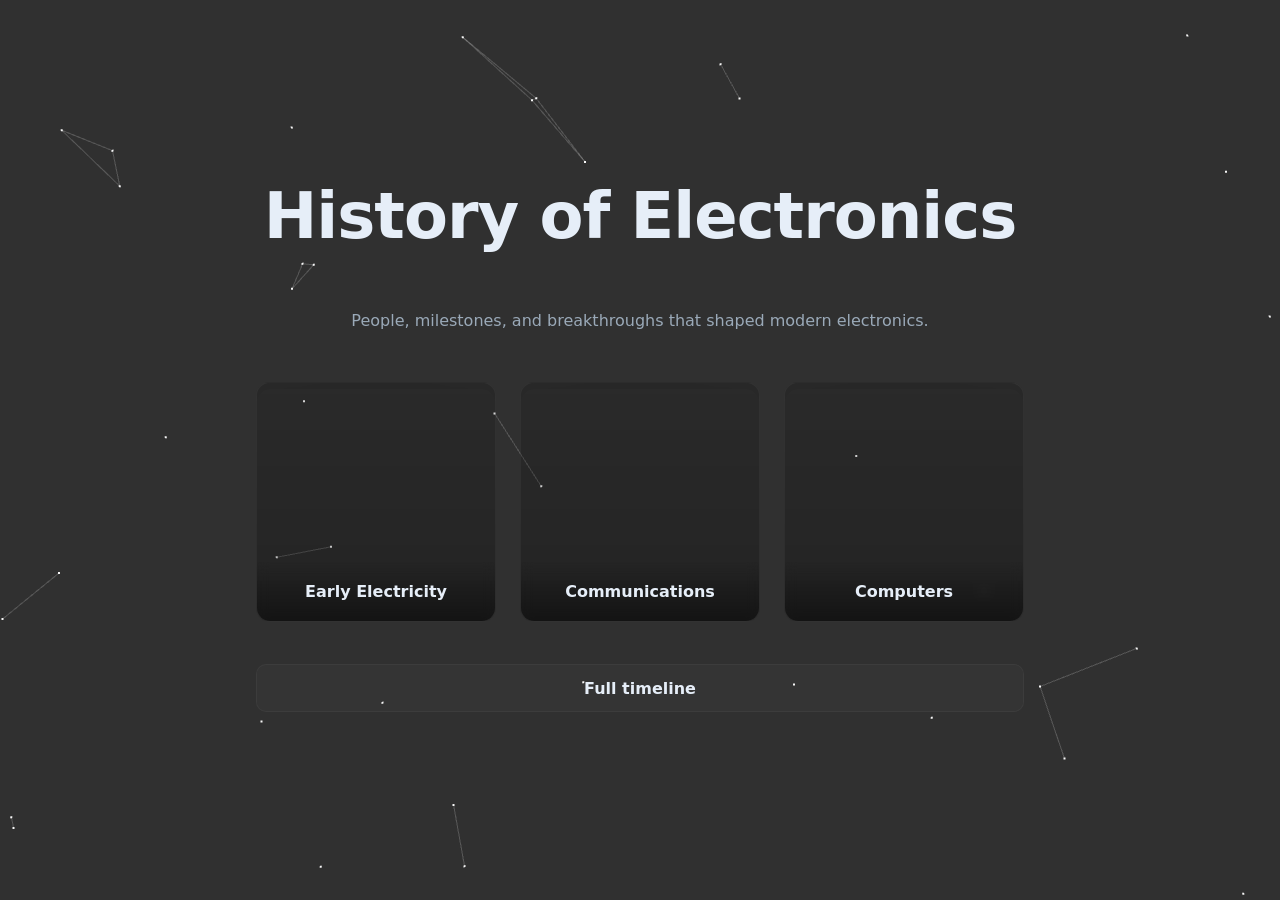
==== commit 9fc1a7c4: "added image for communications squircle" ====
--- a/index.html
+++ b/index.html
@@ -20,7 +20,7 @@
           <div class="card-label">Early Electricity</div>
         </div>
 
-        <div class="card squircle" data-target="communications.html" data-bg="https://source.unsplash.com/collection/888146/1600x1200" style="--img:url('https://source.unsplash.com/collection/888146/800x800')">
+        <div class="card squircle" data-target="communications.html" data-bg="https://upload.wikimedia.org/wikipedia/commons/2/28/Muirhead_Morse_inker_%28Rankin_Kennedy%2C_Electrical_Installations%2C_Vol_V%2C_1903%29.jpg" style="--img:url('https://upload.wikimedia.org/wikipedia/commons/2/28/Muirhead_Morse_inker_%28Rankin_Kennedy%2C_Electrical_Installations%2C_Vol_V%2C_1903%29.jpg')">
           <div class="card-img"></div>
           <div class="card-label">Communications</div>
         </div>
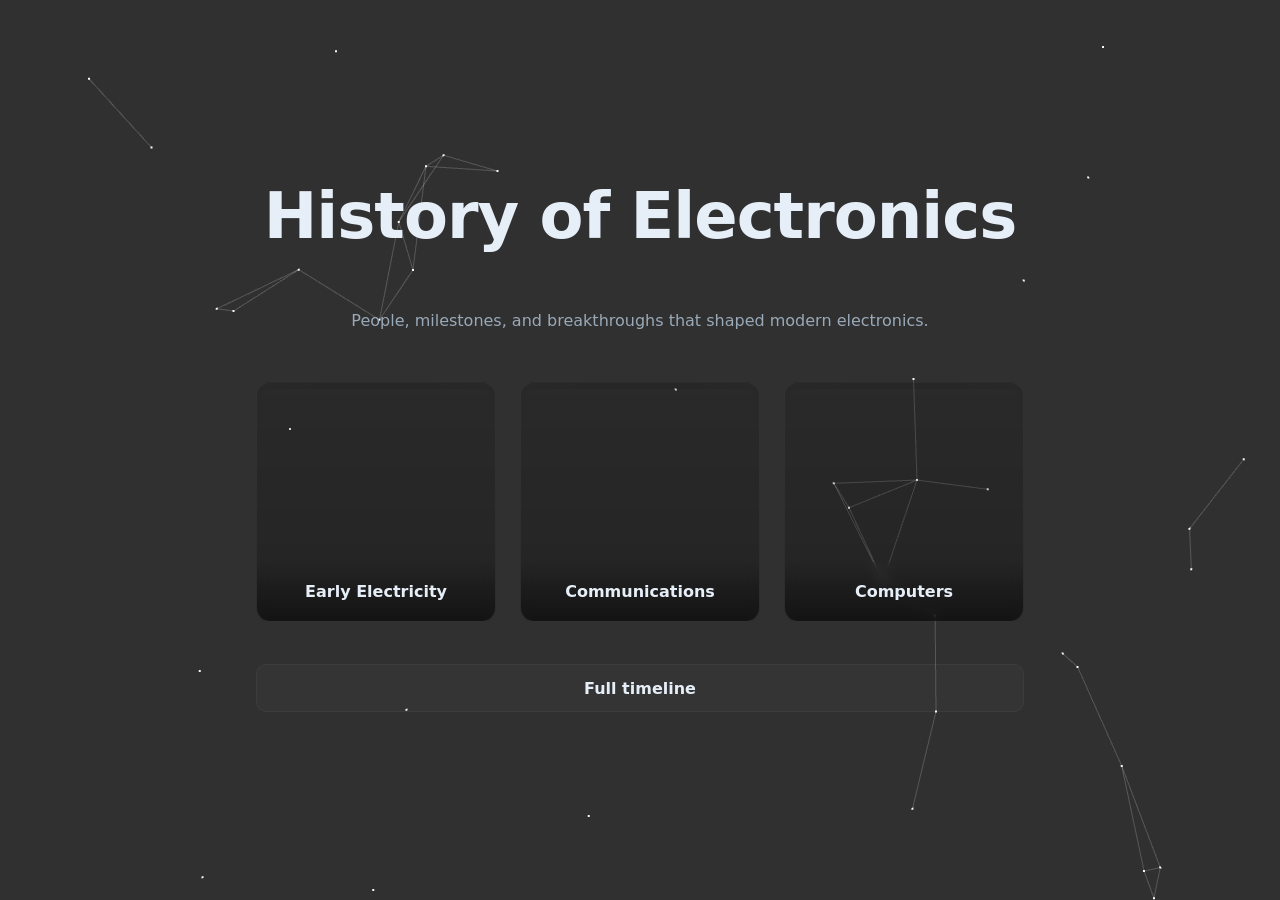
==== commit 87cd74f6: "added squircle image for computers" ====
--- a/index.html
+++ b/index.html
@@ -25,7 +25,7 @@
           <div class="card-label">Communications</div>
         </div>
 
-        <div class="card squircle" data-target="computers.html" data-bg="https://source.unsplash.com/collection/190727/1600x1200" style="--img:url('https://source.unsplash.com/collection/190727/800x800')">
+        <div class="card squircle" data-target="computers.html" data-bg="https://upload.wikimedia.org/wikipedia/commons/thumb/4/4b/Colossus.jpg/1280px-Colossus.jpg" style="--img:url('https://upload.wikimedia.org/wikipedia/commons/thumb/4/4b/Colossus.jpg/1280px-Colossus.jpg')">
           <div class="card-img"></div>
           <div class="card-label">Computers</div>
         </div>
